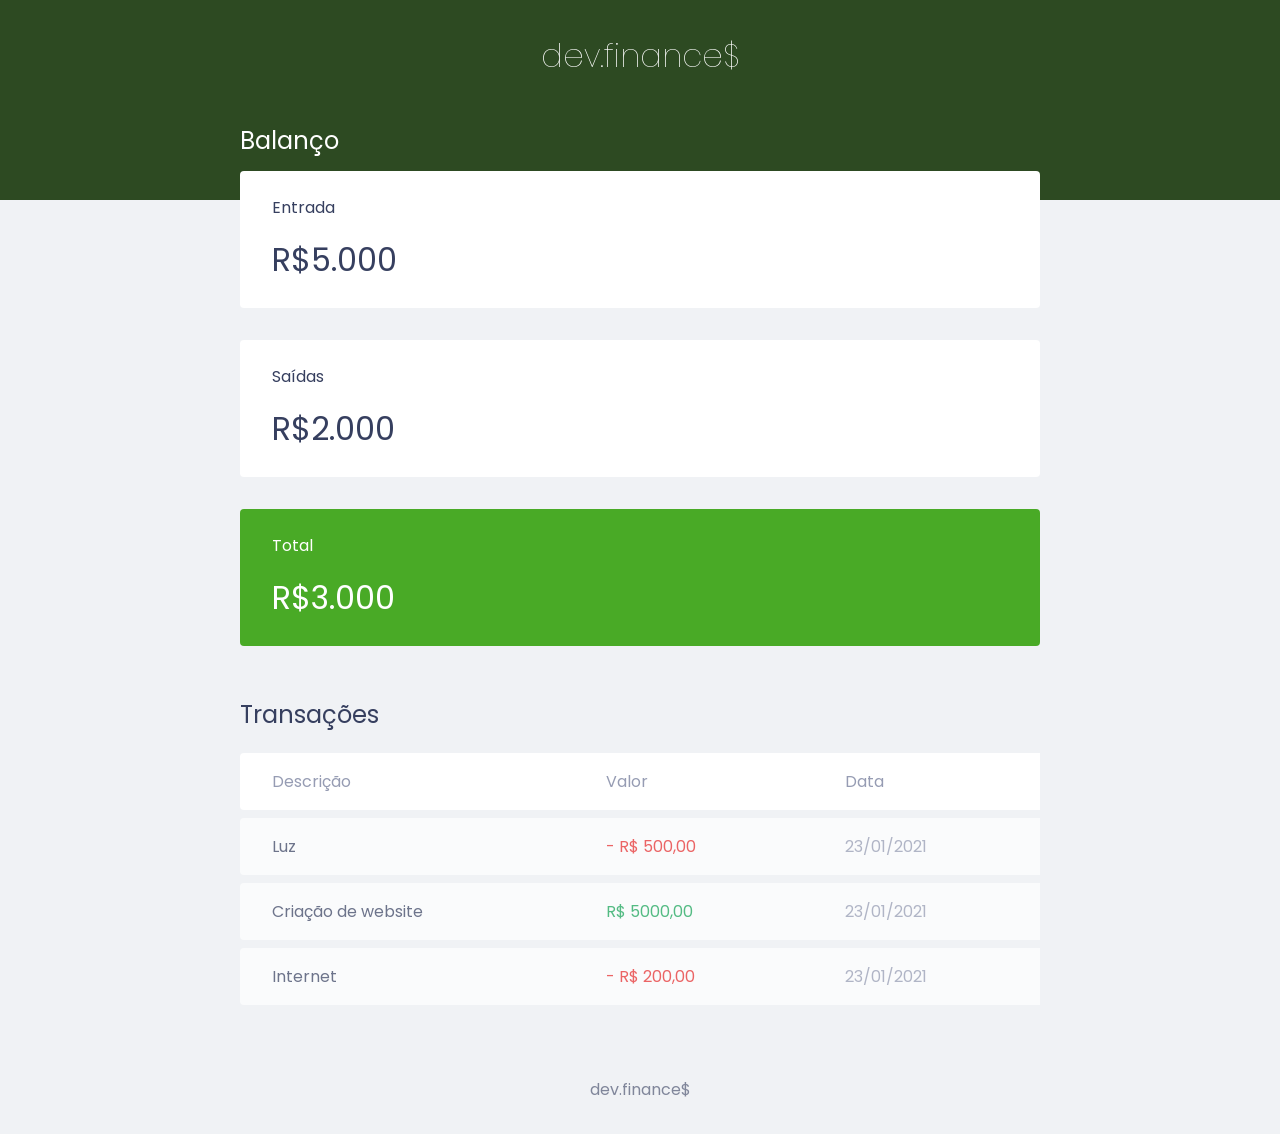
==== frontend/index.html @ befd6c32 "initial commit - devfinance" ====
<!DOCTYPE html>
<html lang="pt-bt">

<head>
    <meta charset="UTF-8">
    <meta name="viewport" content="width=device-width, initial-scale=1.0">
    <title>dev.finance$</title>

    <link rel="stylesheet" href="./style.css">

    <link rel="preconnect" href="https://fonts.gstatic.com">
    <link href="https://fonts.googleapis.com/css2?family=Poppins:wght@100;400;700&display=swap" rel="stylesheet">
</head>

<body>

    <header>
        <h1 id="logo">dev.finance$</h1>
    </header>
    <main class="container">
        <section id="balance">
            <h2>Balanço</h2>

            <div class="cards">
                <h3>Entrada</h3>
                <p>R$5.000</p>
            </div>

            <div class="cards">
                <h3>Saídas</h3>
                <p>R$2.000</p>
            </div>
            <div class="cards total">
                <h3>Total</h3>
                <p>R$3.000</p>

            </div>
        </section>

        <section id="transaction">
            <h2>Transações</h2>
            <table id="data-table">
                <thead>
                    <tr>
                        <th>Descrição</th>
                        <th>Valor</th>
                        <th>Data</th>
                    </tr>
                </thead>
                <tbody>
                    <tr>
                        <td class="description">Luz</td>
                        <td class="expense">- R$ 500,00</td>
                        <td class="date">23/01/2021</td>
                    </tr>
                    <tr>
                        <td class="description">Criação de website</td>
                        <td class="income">R$ 5000,00</td>
                        <td class="date">23/01/2021</td>
                    </tr>
                    <tr>
                        <td class="description">Internet</td>
                        <td class="expense">- R$ 200,00</td>
                        <td class="date">23/01/2021</td>
                    </tr>
                </tbody>
            </table>
        </section>
    </main>

    <footer>
        <p>dev.finance$</p>
    </footer>

</body>

</html>
---- frontend/style.css ----
:root{
    --color-dark-blue: #363f5f;
}

* {
    margin: 0;
    padding: 0;
    box-sizing: border-box;
}

body{
    background: #f0f2f5;
    font-family: 'Poppins', sans-serif;
}

.container{
    width: min(90vw, 800px);
    margin: auto;
}

/* Titles ======================================> */

h2{
    margin-top: 3.2rem;
    margin-bottom: 0.8rem;
    color: var(--color-dark-blue);
    font-weight: normal;
}

header{
    background: #2d4a22;
    padding: 2rem 0 7.5rem;
    text-align: center;
}

header h1#logo{
    color: #fff;
    font-weight: 100;
}

/* Cards ======================================> */
.cards{
    background: #fff;
    padding: 1.5rem 2rem;
    border-radius: 0.25rem;

    margin-bottom: 2rem;
    color: var(--color-dark-blue);
}

.cards h3{
    font-weight: normal;
    font-size: 1rem;
}

.cards p{
    font-size: 2rem;
    line-height: 3rem;
    
    margin-top: 1rem;
}

.cards.total{
    background: #49aa26;
    color: #fff;
}

main #balance{
    margin-top: -8rem;
}

main #balance h2{
    color:  #fff;
}


main #data-table{
    width: 100%;
    border-spacing: 0 0.5rem;
    color: #969cb3;
}

main table thead tr th:first-child,
main table tbody tr td:first-child{
    border-radius: 0.25rem 0 0 0.25rem;
}

main table th{
    background: #fff;
    opacity: 1;

    font-weight: normal;
    padding: 1rem 2rem;

    text-align: left;

}

main table td{
    background: #fff;

    padding: 1rem 2rem;
    font-weight: normal;
}

main table tbody tr{
    opacity: 0.7;
}

main table tbody tr:hover{
    opacity: 1;
}


td.description{
    color: var(--color-dark-blue);
}

td.income{
    color: #12a454;
}

td.expense{
    color: #e92929;
}

footer{
    text-align: center;
    padding: 4rem 0 2rem;
    color: var(--color-dark-blue);
    opacity: 0.6;
}
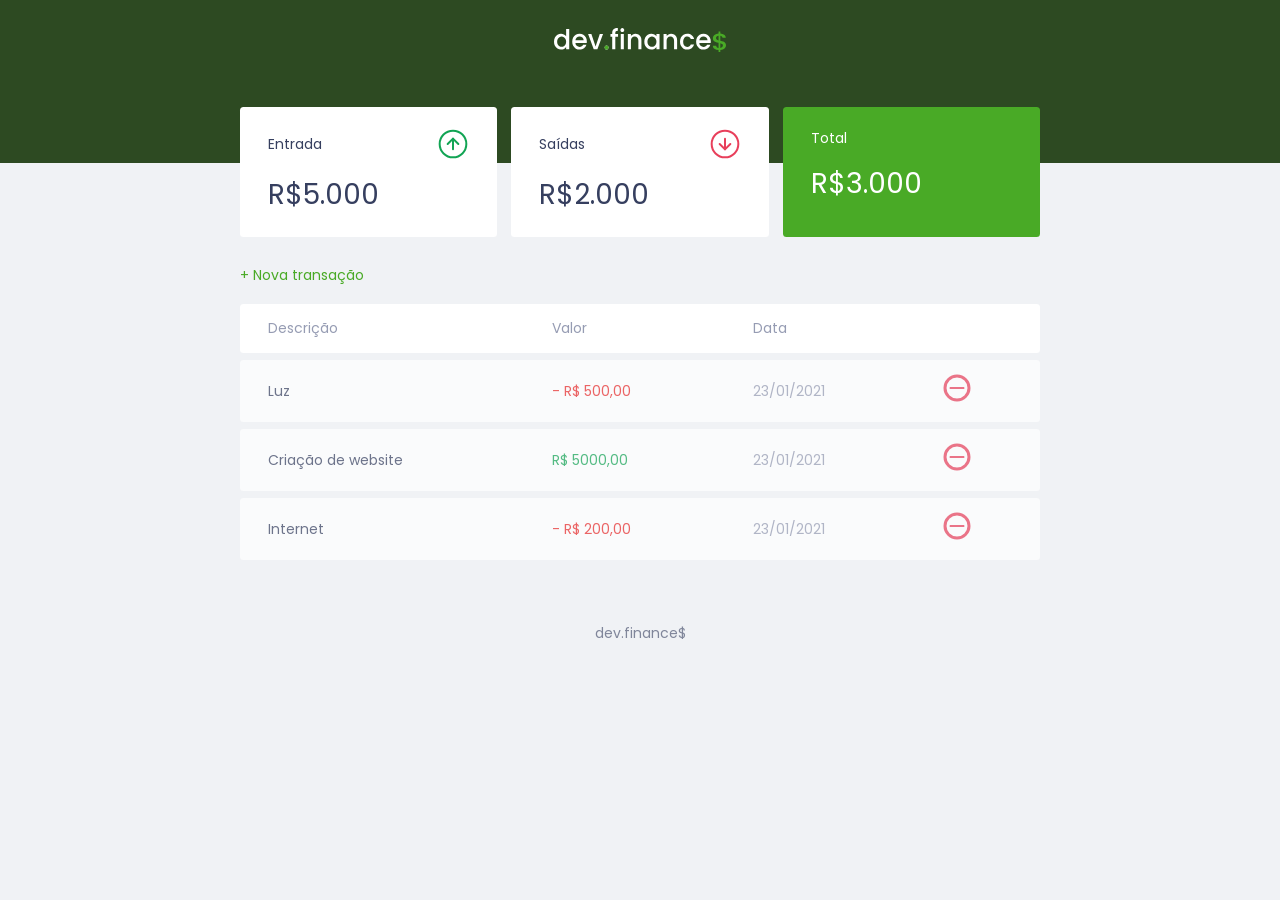
==== commit e41204bd: "Responsiveness and icons added" ====
--- a/frontend/index.html
+++ b/frontend/index.html
@@ -15,19 +15,27 @@
 <body>
 
     <header>
-        <h1 id="logo">dev.finance$</h1>
+        <img src="./assets/logo.svg" alt="">
     </header>
     <main class="container">
         <section id="balance">
-            <h2>Balanço</h2>
+            <h2 class="sr-only">Balanço</h2>
 
             <div class="cards">
-                <h3>Entrada</h3>
+                <h3>
+                    <span>Entrada</span>
+                    <img src="./assets/income.svg" alt="Imagem de entradas">
+                </h3>
                 <p>R$5.000</p>
             </div>
 
             <div class="cards">
-                <h3>Saídas</h3>
+                <h3>
+                    <span>
+                        Saídas
+                    </span>
+                    <img src="./assets/expense.svg" alt="">
+                </h3>
                 <p>R$2.000</p>
             </div>
             <div class="cards total">
@@ -38,13 +46,15 @@
         </section>
 
         <section id="transaction">
-            <h2>Transações</h2>
+            <h2 class="sr-only">Transações</h2>
+            <a href="#" class="button new">+ Nova transação</a>
             <table id="data-table">
                 <thead>
                     <tr>
                         <th>Descrição</th>
                         <th>Valor</th>
                         <th>Data</th>
+                        <th></th>
                     </tr>
                 </thead>
                 <tbody>
@@ -52,16 +62,25 @@
                         <td class="description">Luz</td>
                         <td class="expense">- R$ 500,00</td>
                         <td class="date">23/01/2021</td>
+                        <td>
+                            <img src="./assets/minus.svg" alt="Remover transação">
+                        </td>
                     </tr>
                     <tr>
                         <td class="description">Criação de website</td>
                         <td class="income">R$ 5000,00</td>
                         <td class="date">23/01/2021</td>
+                        <td>
+                            <img src="./assets/minus.svg" alt="Remover transação">
+                        </td>
                     </tr>
                     <tr>
                         <td class="description">Internet</td>
                         <td class="expense">- R$ 200,00</td>
                         <td class="date">23/01/2021</td>
+                        <td>
+                            <img src="./assets/minus.svg" alt="Remover transação">
+                        </td>
                     </tr>
                 </tbody>
             </table>
@@ -74,4 +93,4 @@
 
 </body>
 
-</html>
+</html>
--- a/frontend/style.css
+++ b/frontend/style.css
@@ -1,4 +1,4 @@
-:root{
+:root {
     --color-dark-blue: #363f5f;
 }
 
@@ -8,125 +8,187 @@
     box-sizing: border-box;
 }
 
-body{
+html{
+    font-size: 93.75%;
+}
+
+/* Global ======================================> */
+
+body {
     background: #f0f2f5;
     font-family: 'Poppins', sans-serif;
 }
 
-.container{
+.sr-only {
+    position: absolute;
+    width: 1px;
+    height: 1px;
+    padding: 0;
+    margin: -1px;
+    overflow: hidden;
+    clip: rect(0, 0, 0, 0);
+    white-space: nowrap;
+    border-width: 0;
+}
+
+.container {
     width: min(90vw, 800px);
     margin: auto;
 }
 
 /* Titles ======================================> */
 
-h2{
+h2 {
     margin-top: 3.2rem;
     margin-bottom: 0.8rem;
     color: var(--color-dark-blue);
     font-weight: normal;
 }
 
-header{
+header {
     background: #2d4a22;
     padding: 2rem 0 7.5rem;
     text-align: center;
 }
 
-header h1#logo{
+header h1#logo {
     color: #fff;
     font-weight: 100;
 }
 
+/* Links ad buttons ======================================> */
+
+a {
+    color: #49aa26;
+    text-decoration: none;
+}
+
+a:hover {
+    color: #3dd705;
+}
+
+.button.new{
+    display: inline-block;
+    margin-bottom: .8rem;
+}
+
 /* Cards ======================================> */
-.cards{
+
+.cards {
     background: #fff;
     padding: 1.5rem 2rem;
     border-radius: 0.25rem;
-
     margin-bottom: 2rem;
     color: var(--color-dark-blue);
 }
 
-.cards h3{
+.cards h3 {
     font-weight: normal;
     font-size: 1rem;
+    display: flex;
+    align-items: center;
+    justify-content: space-between;
 }
 
-.cards p{
+.cards p {
     font-size: 2rem;
     line-height: 3rem;
-    
     margin-top: 1rem;
 }
 
-.cards.total{
+.cards.total {
     background: #49aa26;
     color: #fff;
 }
 
-main #balance{
-    margin-top: -8rem;
+/* Balance ======================================> */
+
+main #balance {
+    margin-top: -4rem;
 }
 
-main #balance h2{
-    color:  #fff;
+main #balance h2 {
+    color: #fff;
 }
 
+/* Table ======================================> */
 
-main #data-table{
+#transaction{
+    display: block;
+    width: 100%;
+    overflow-x: auto;
+}
+
+main #data-table {
     width: 100%;
     border-spacing: 0 0.5rem;
     color: #969cb3;
 }
 
-main table thead tr th:first-child,
-main table tbody tr td:first-child{
+main table thead tr th:first-child, main table tbody tr td:first-child {
     border-radius: 0.25rem 0 0 0.25rem;
 }
 
-main table th{
+main table thead tr th:last-child, main table tbody tr td:last-child {
+    border-radius: 0 0.25rem 0.25rem 0;
+}
+
+main table th {
     background: #fff;
     opacity: 1;
-
     font-weight: normal;
     padding: 1rem 2rem;
-
     text-align: left;
-
 }
 
-main table td{
+main table td {
     background: #fff;
-
     padding: 1rem 2rem;
     font-weight: normal;
 }
 
-main table tbody tr{
+main table tbody tr {
     opacity: 0.7;
 }
 
-main table tbody tr:hover{
+main table tbody tr:hover {
     opacity: 1;
 }
 
-
-td.description{
+td.description {
     color: var(--color-dark-blue);
 }
 
-td.income{
+td.income {
     color: #12a454;
 }
 
-td.expense{
+td.expense {
     color: #e92929;
 }
 
-footer{
+/* Modal ======================================> */
+
+
+footer {
     text-align: center;
     padding: 4rem 0 2rem;
     color: var(--color-dark-blue);
     opacity: 0.6;
-}+}
+
+/* Responsive ======================================> */
+@media (min-width: 800px){
+    html{
+        font-size: 87.5%;
+    }
+
+    #balance{
+        display: grid;
+        grid-template-columns: repeat(3, 1fr);
+        gap: 1rem;
+    }
+    #data-table{
+
+    }
+}
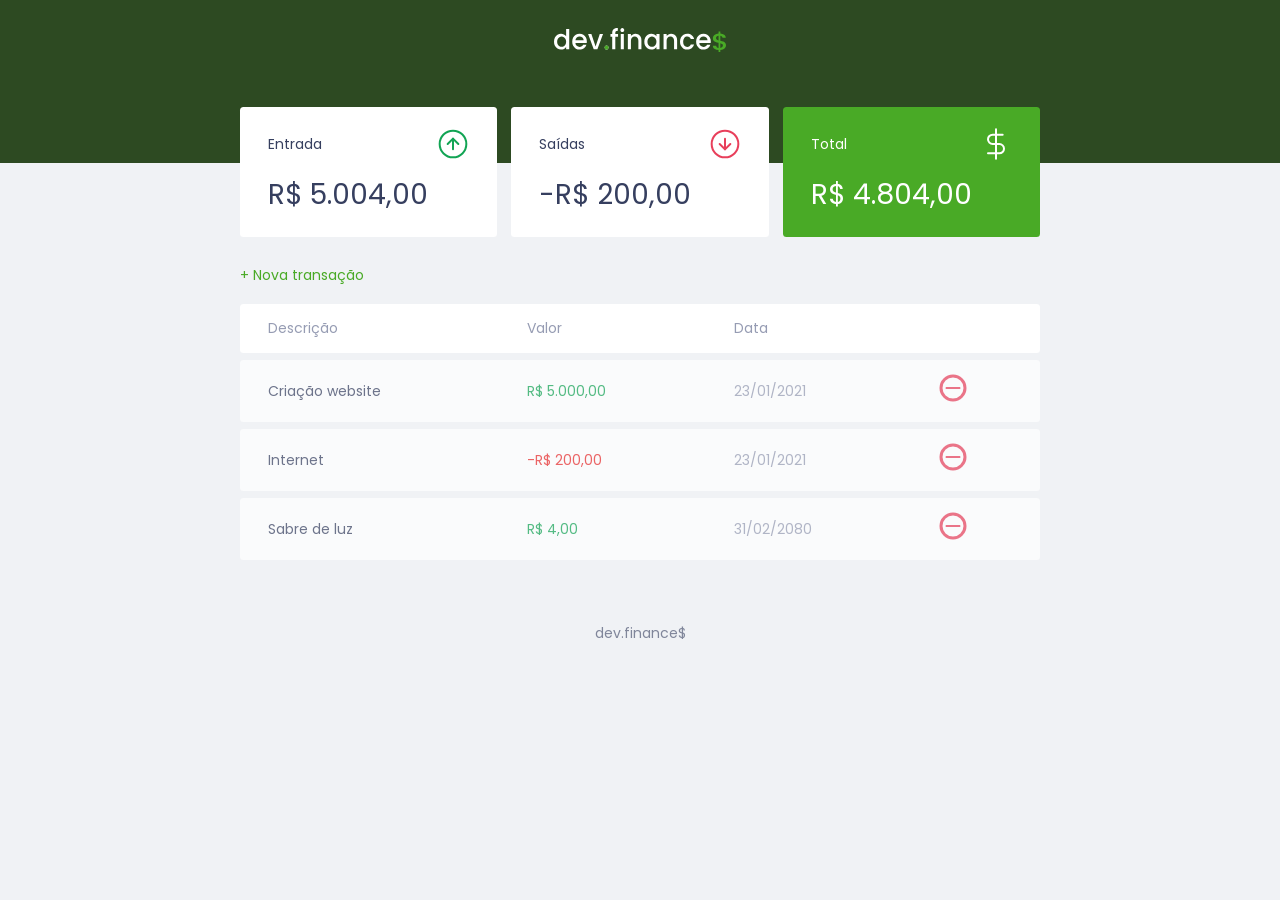
==== commit 20f2e04f: "Constructor back-end aplication" ====
--- a/frontend/index.html
+++ b/frontend/index.html
@@ -21,12 +21,12 @@
         <section id="balance">
             <h2 class="sr-only">Balanço</h2>
 
-            <div class="cards">
+            <div class="cards income">
                 <h3>
                     <span>Entrada</span>
                     <img src="./assets/income.svg" alt="Imagem de entradas">
                 </h3>
-                <p>R$5.000</p>
+                <p id="incomeDisplay">R$5.000</p>
             </div>
 
             <div class="cards">
@@ -34,20 +34,25 @@
                     <span>
                         Saídas
                     </span>
-                    <img src="./assets/expense.svg" alt="">
+                    <img src="./assets/expense.svg" alt="Imagem de saídas">
                 </h3>
-                <p>R$2.000</p>
+                <p id="expenseDisplay">R$2.000</p>
             </div>
             <div class="cards total">
-                <h3>Total</h3>
-                <p>R$3.000</p>
+                <h3>
+                    <span>
+                        Total
+                    </span>
+                    <img src="./assets/total.svg" alt="Total">
+                </h3>
+                <p id="totalDisplay">R$3.000</p>
 
             </div>
         </section>
 
         <section id="transaction">
             <h2 class="sr-only">Transações</h2>
-            <a href="#" class="button new">+ Nova transação</a>
+            <a href="#" class="button new" onclick="Modal.open()">+ Nova transação</a>
             <table id="data-table">
                 <thead>
                     <tr>
@@ -57,35 +62,41 @@
                         <th></th>
                     </tr>
                 </thead>
-                <tbody>
-                    <tr>
-                        <td class="description">Luz</td>
-                        <td class="expense">- R$ 500,00</td>
-                        <td class="date">23/01/2021</td>
-                        <td>
-                            <img src="./assets/minus.svg" alt="Remover transação">
-                        </td>
-                    </tr>
-                    <tr>
-                        <td class="description">Criação de website</td>
-                        <td class="income">R$ 5000,00</td>
-                        <td class="date">23/01/2021</td>
-                        <td>
-                            <img src="./assets/minus.svg" alt="Remover transação">
-                        </td>
-                    </tr>
-                    <tr>
-                        <td class="description">Internet</td>
-                        <td class="expense">- R$ 200,00</td>
-                        <td class="date">23/01/2021</td>
-                        <td>
-                            <img src="./assets/minus.svg" alt="Remover transação">
-                        </td>
-                    </tr>
-                </tbody>
+                <tbody></tbody>
             </table>
         </section>
     </main>
+
+    <div class="modal-overlay">
+        <div class="modal">
+            <div id="form">
+                <h2>Nova transação</h2>
+                <form action="" onsubmit="Form.submit(event)">
+                    <div class="input-group">
+                        <label for="description" class="sr-only">Descrição</label>
+                        <input type="text" id="description" name="description" placeholder="Descrição">
+                    </div>
+                    <div class="input-group">
+                        <label for="description" class="sr-only">Valor</label>
+                        <input type="number" id="amount" step="0.01" name="amount" placeholder="0,00">
+                        <small>Use o sinal - (negativo) para despesas (vírgula) para casas decimais</small>
+                    </div>
+                    <div class="input-group">
+                        <label for="description" class="sr-only">Data</label>
+                        <input type="date" id="date" name="date">
+                    </div>
+                    <div class="input-group actions">
+                        <a href="#" class="button cancel" onclick="Modal.close()">
+                            Cancelar
+                        </a>
+                        <button type="submit">Salvar</button>
+                    </div>
+                </form>
+            </div>
+        </div>
+    </div>
+
+    <script src="./main.js"></script>
 
     <footer>
         <p>dev.finance$</p>
--- a/frontend/style.css
+++ b/frontend/style.css
@@ -1,5 +1,8 @@
 :root {
     --color-dark-blue: #363f5f;
+    --color-green: #49aa26;
+    --ligth-green: #3dd705;
+    --color-red: #e92929;
 }
 
 * {
@@ -8,7 +11,7 @@
     box-sizing: border-box;
 }
 
-html{
+html {
     font-size: 93.75%;
 }
 
@@ -59,17 +62,48 @@
 /* Links ad buttons ======================================> */
 
 a {
-    color: #49aa26;
+    color: var(--color-green);
     text-decoration: none;
 }
 
 a:hover {
-    color: #3dd705;
-}
-
-.button.new{
+    color: var(--ligth-green);
+}
+
+.button.new {
     display: inline-block;
     margin-bottom: .8rem;
+}
+
+button{
+    width: 100%;
+    height: 50px;
+
+    border: none;
+    color: #fff;
+    background-color: var(--color-green);
+    border-radius: 0.25rem;
+    cursor: pointer;
+    outline: none;
+}
+
+button:hover{
+    background: #3dd705;
+}
+
+.button.cancel{
+    color: var(--color-red);
+    border: 2px solid var(--color-red);
+    border-radius: 0.25rem;
+    height: 50px;
+    display: flex;
+    justify-content: center;
+    align-items: center;
+    opacity: 0.6;
+}
+
+.button.cancel:hover{
+    opacity: 1;
 }
 
 /* Cards ======================================> */
@@ -97,7 +131,7 @@
 }
 
 .cards.total {
-    background: #49aa26;
+    background: var(--color-green);
     color: #fff;
 }
 
@@ -113,7 +147,7 @@
 
 /* Table ======================================> */
 
-#transaction{
+#transaction {
     display: block;
     width: 100%;
     overflow-x: auto;
@@ -169,6 +203,71 @@
 
 /* Modal ======================================> */
 
+.modal-overlay {
+    width: 100%;
+    height: 100%;
+    background-color: rgba(0, 0, 0, 0.7);
+    position: fixed;
+    top: 0;
+
+    display: flex;
+    justify-content: center;
+    align-items: center;
+    opacity: 0;
+    visibility: hidden;
+}
+
+.modal-overlay.active{
+    opacity: 1;
+    visibility: visible;
+}
+
+.modal {
+    background-color: #f0f2f5;
+    padding: 2.4rem;
+    position: relative;
+    width: 90%;
+    max-width: 500px;
+}
+
+/* Modal ======================================> */
+#form {
+    max-width: 500px;
+}
+
+
+#form h2{
+    margin: 0;
+}
+
+#form form input{
+    border: none;
+    border-radius: 0.2rem;
+    padding: 0.8rem;
+    width: 100%;
+    outline: none;
+}
+
+.input-group{
+    margin-top: 0.8rem;
+}
+
+.input-group small{
+    opacity: 0.4;
+    color: red;
+}
+
+.input-group.actions{
+    display: flex;
+    justify-content: space-between;
+    align-items: center;
+}
+
+.input-group.actions .button,
+.input-group.actions button
+{
+    width: 48%;
+}
 
 footer {
     text-align: center;
@@ -178,17 +277,15 @@
 }
 
 /* Responsive ======================================> */
-@media (min-width: 800px){
-    html{
+
+@media (min-width: 800px) {
+    html {
         font-size: 87.5%;
     }
-
-    #balance{
+    #balance {
         display: grid;
         grid-template-columns: repeat(3, 1fr);
         gap: 1rem;
     }
-    #data-table{
-
-    }
-}
+    #data-table {}
+}
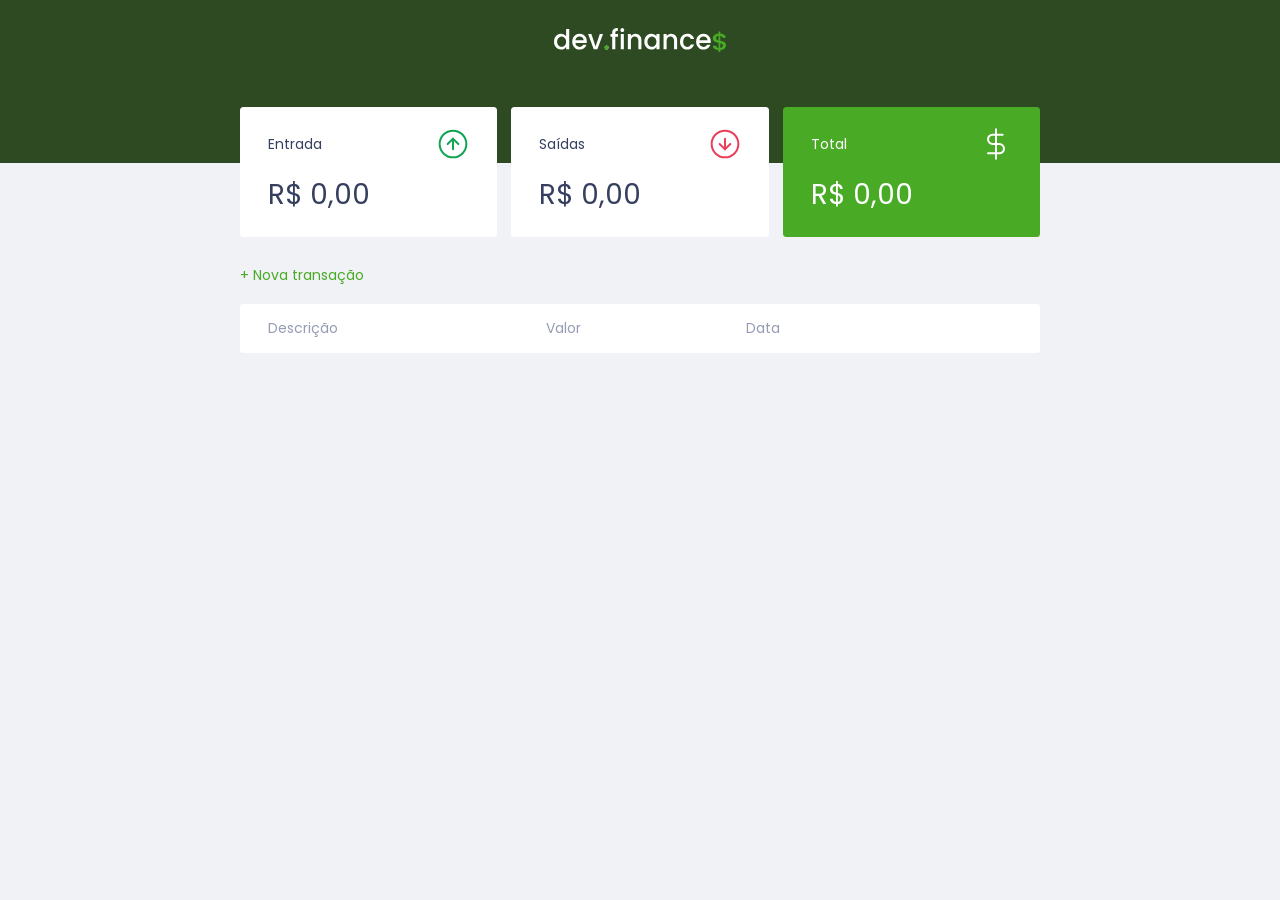
==== commit 99ef843e: "Saving data to local storage" ====
--- a/frontend/index.html
+++ b/frontend/index.html
@@ -26,7 +26,7 @@
                     <span>Entrada</span>
                     <img src="./assets/income.svg" alt="Imagem de entradas">
                 </h3>
-                <p id="incomeDisplay">R$5.000</p>
+                <p id="incomeDisplay">R$0,00</p>
             </div>
 
             <div class="cards">
@@ -36,7 +36,7 @@
                     </span>
                     <img src="./assets/expense.svg" alt="Imagem de saídas">
                 </h3>
-                <p id="expenseDisplay">R$2.000</p>
+                <p id="expenseDisplay">R$0,00</p>
             </div>
             <div class="cards total">
                 <h3>
@@ -45,7 +45,7 @@
                     </span>
                     <img src="./assets/total.svg" alt="Total">
                 </h3>
-                <p id="totalDisplay">R$3.000</p>
+                <p id="totalDisplay">R$0,00</p>
 
             </div>
         </section>
@@ -98,9 +98,9 @@
 
     <script src="./main.js"></script>
 
-    <footer>
+    <!-- <footer>
         <p>dev.finance$</p>
-    </footer>
+    </footer> -->
 
 </body>
 
